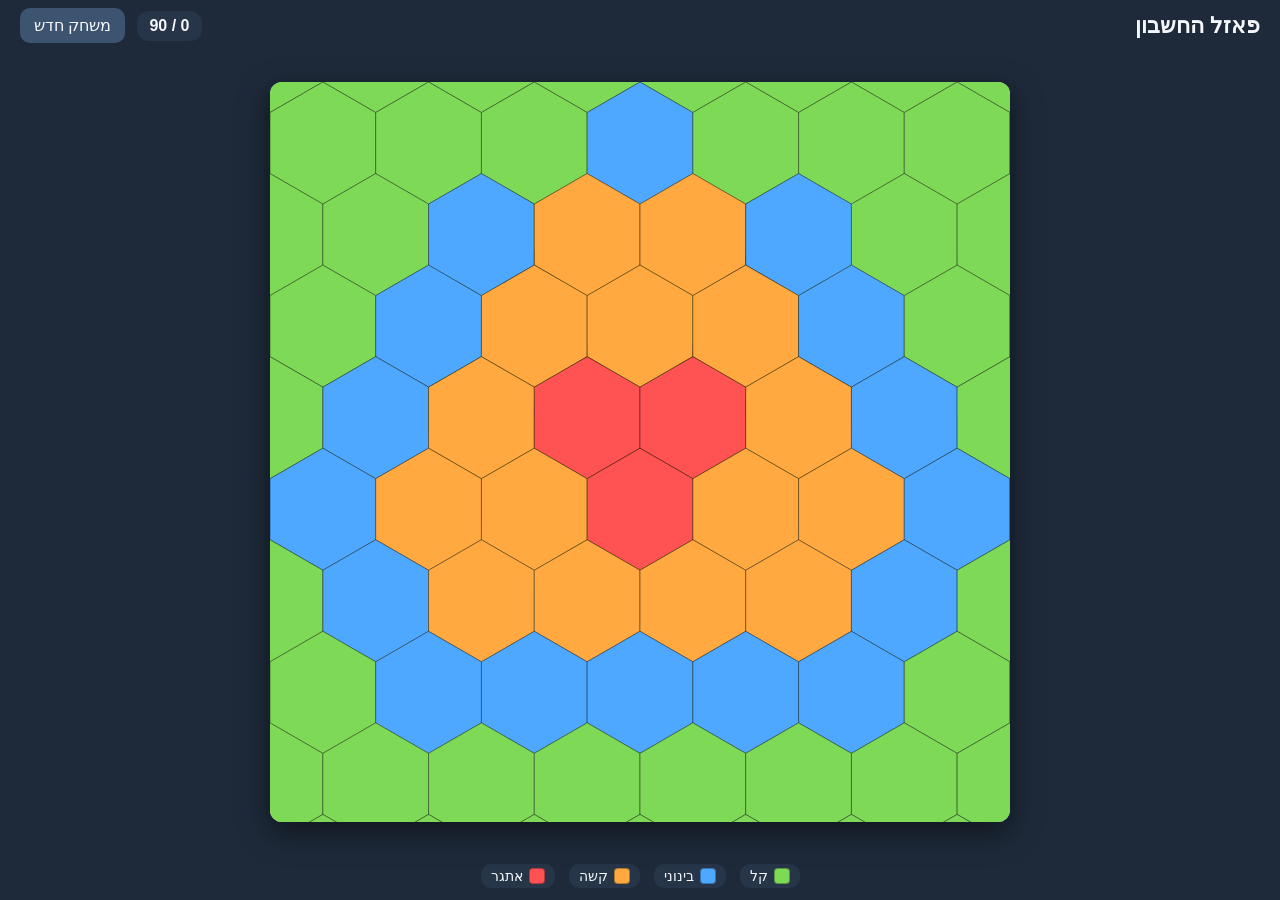
==== index.html @ 41ba331a "Initial commit: math puzzle game for kids - Hebrew UI, RTL, virtual numpad (no keyboard needed) - He" ====
<!DOCTYPE html>
<html lang="he" dir="rtl">
<head>
    <meta charset="UTF-8">
    <meta name="viewport" content="width=device-width, initial-scale=1.0, maximum-scale=1.0, user-scalable=no">
    <title>פאזל החשבון</title>
    <link rel="stylesheet" href="style.css">
</head>
<body>
    <div id="app">
        <header>
            <h1>פאזל החשבון</h1>
            <div class="controls">
                <span id="progress">0 / 0</span>
                <button id="newGameBtn">משחק חדש</button>
            </div>
        </header>

        <div id="board-wrapper">
            <div id="board">
                <img id="puzzleImage" alt="">
                <svg id="hexLayer" xmlns="http://www.w3.org/2000/svg"></svg>
            </div>
        </div>

        <!-- Legend -->
        <div id="legend">
            <div class="legend-item"><span class="swatch level-1"></span>קל</div>
            <div class="legend-item"><span class="swatch level-2"></span>בינוני</div>
            <div class="legend-item"><span class="swatch level-3"></span>קשה</div>
            <div class="legend-item"><span class="swatch level-4"></span>אתגר</div>
        </div>

        <!-- Modal -->
        <div id="modal" class="hidden">
            <div id="modal-card">
                <div id="question"></div>
                <div id="answer-display">?</div>
                <div id="feedback"></div>
                <div id="numpad">
                    <button class="np" data-key="7">7</button>
                    <button class="np" data-key="8">8</button>
                    <button class="np" data-key="9">9</button>
                    <button class="np" data-key="4">4</button>
                    <button class="np" data-key="5">5</button>
                    <button class="np" data-key="6">6</button>
                    <button class="np" data-key="1">1</button>
                    <button class="np" data-key="2">2</button>
                    <button class="np" data-key="3">3</button>
                    <button class="np np-back" data-key="back">⌫</button>
                    <button class="np" data-key="0">0</button>
                    <button class="np np-ok" data-key="ok">✓</button>
                </div>
                <button id="closeBtn">סגור וחזור ללוח</button>
            </div>
        </div>

        <!-- Win screen -->
        <div id="win" class="hidden">
            <div id="win-card">
                <div class="win-emoji">🎉</div>
                <h2>כל הכבוד!</h2>
                <p>גילית את כל התמונה!</p>
                <button id="winNewGameBtn">משחק חדש</button>
            </div>
        </div>
    </div>

    <script src="Images/manifest.js"></script>
    <script src="game.js"></script>
</body>
</html>
---- style.css ----
:root {
    --l1: #7ed957;   /* easy - green */
    --l2: #4ea8ff;   /* blue */
    --l3: #ffa940;   /* orange */
    --l4: #ff5252;   /* hardest - red */
    --bg: #1e2a3a;
    --panel: #263547;
    --text: #f4f7fb;
}

* { box-sizing: border-box; }

html, body {
    margin: 0;
    padding: 0;
    height: 100%;
    background: var(--bg);
    color: var(--text);
    font-family: "Segoe UI", "Arial Hebrew", Arial, sans-serif;
    overflow: hidden;
    -webkit-user-select: none;
    user-select: none;
    touch-action: manipulation;
}

#app {
    height: 100vh;
    display: flex;
    flex-direction: column;
    align-items: center;
    padding: 8px;
    gap: 8px;
}

header {
    width: 100%;
    display: flex;
    align-items: center;
    justify-content: space-between;
    padding: 0 12px;
}

header h1 {
    margin: 0;
    font-size: 22px;
    font-weight: 700;
}

.controls {
    display: flex;
    gap: 12px;
    align-items: center;
}

#progress {
    background: var(--panel);
    padding: 6px 12px;
    border-radius: 12px;
    font-weight: 700;
    font-variant-numeric: tabular-nums;
}

button {
    background: #3d5470;
    color: var(--text);
    border: none;
    border-radius: 10px;
    padding: 8px 14px;
    font-size: 16px;
    cursor: pointer;
    font-family: inherit;
}
button:hover { background: #4a6588; }
button:active { transform: scale(0.97); }

#board-wrapper {
    flex: 1;
    width: 100%;
    display: flex;
    align-items: center;
    justify-content: center;
    min-height: 0;
}

#board {
    position: relative;
    width: min(95vw, calc(100vh - 160px));
    aspect-ratio: 1 / 1;
    background: #000;
    border-radius: 12px;
    overflow: hidden;
    box-shadow: 0 10px 30px rgba(0,0,0,0.5);
}

#puzzleImage {
    position: absolute;
    inset: 0;
    width: 100%;
    height: 100%;
    object-fit: cover;
    display: block;
}

#hexLayer {
    position: absolute;
    inset: 0;
    width: 100%;
    height: 100%;
    display: block;
}

.hex {
    stroke: rgba(0,0,0,0.45);
    stroke-width: 1.2;
    cursor: pointer;
    transition: filter 0.15s, opacity 0.4s, transform 0.4s;
    transform-box: fill-box;
    transform-origin: center;
}
.hex.level-1 { fill: var(--l1); }
.hex.level-2 { fill: var(--l2); }
.hex.level-3 { fill: var(--l3); }
.hex.level-4 { fill: var(--l4); }

.hex:hover { filter: brightness(1.15); }

.hex.removing {
    opacity: 0;
    transform: scale(0.3);
    pointer-events: none;
}

/* Cheat reveal animation: spin + shrink + fade */
.hex.cheat-out {
    animation: cheatOut 0.7s cubic-bezier(0.55, 0, 0.55, 1) forwards;
    pointer-events: none;
}
@keyframes cheatOut {
    0%   { opacity: 1; transform: scale(1) rotate(0deg); }
    60%  { opacity: 1; transform: scale(1.15) rotate(180deg); filter: brightness(1.6); }
    100% { opacity: 0; transform: scale(0) rotate(540deg); filter: brightness(2); }
}

.hex-label {
    fill: rgba(255,255,255,0.9);
    font-weight: 700;
    text-anchor: middle;
    dominant-baseline: central;
    pointer-events: none;
    font-family: inherit;
}

#legend {
    display: flex;
    gap: 14px;
    flex-wrap: wrap;
    justify-content: center;
    padding: 4px 0;
    font-size: 14px;
}
.legend-item {
    display: flex;
    align-items: center;
    gap: 6px;
    background: var(--panel);
    padding: 4px 10px;
    border-radius: 10px;
}
.swatch {
    width: 16px;
    height: 16px;
    border-radius: 4px;
    display: inline-block;
    border: 1px solid rgba(0,0,0,0.3);
}
.swatch.level-1 { background: var(--l1); }
.swatch.level-2 { background: var(--l2); }
.swatch.level-3 { background: var(--l3); }
.swatch.level-4 { background: var(--l4); }

/* Modal */
#modal, #win {
    position: fixed;
    inset: 0;
    background: rgba(0,0,0,0.65);
    display: flex;
    align-items: center;
    justify-content: center;
    z-index: 10;
}
#modal.hidden, #win.hidden { display: none; }

#modal-card, #win-card {
    background: var(--panel);
    padding: 20px 20px 16px;
    border-radius: 16px;
    box-shadow: 0 20px 60px rgba(0,0,0,0.6);
    width: min(360px, 92vw);
    text-align: center;
}

#question {
    font-size: 44px;
    font-weight: 800;
    margin-bottom: 6px;
    font-variant-numeric: tabular-nums;
    direction: ltr;
}

#answer-display {
    background: #0f1a26;
    border-radius: 12px;
    font-size: 40px;
    font-weight: 800;
    padding: 8px 0;
    margin-bottom: 8px;
    min-height: 60px;
    font-variant-numeric: tabular-nums;
    direction: ltr;
}
#answer-display.wrong {
    background: #5a1a1a;
    color: #ffd0d0;
    animation: shake 0.4s;
}
#answer-display.correct {
    background: #1a5a2a;
    color: #d0ffd8;
}

@keyframes shake {
    0%, 100% { transform: translateX(0); }
    20% { transform: translateX(-10px); }
    40% { transform: translateX(10px); }
    60% { transform: translateX(-8px); }
    80% { transform: translateX(8px); }
}

#feedback {
    height: 22px;
    font-size: 15px;
    margin-bottom: 10px;
    color: #ffd0d0;
}
#feedback.ok { color: #b7ffc8; }

#numpad {
    display: grid;
    grid-template-columns: repeat(3, 1fr);
    gap: 8px;
    direction: ltr;
    margin-bottom: 12px;
}
.np {
    font-size: 26px;
    font-weight: 700;
    padding: 14px 0;
    background: #3d5470;
    border-radius: 10px;
    min-height: 56px;
}
.np:hover { background: #4a6588; }
.np-back { background: #6b4a2f; }
.np-back:hover { background: #855c3a; }
.np-ok { background: #2f7d4a; }
.np-ok:hover { background: #3aa15e; }

#closeBtn {
    width: 100%;
    background: #4a3d55;
}
#closeBtn:hover { background: #5c4d6a; }

/* Win */
#win-card { padding: 30px; }
.win-emoji { font-size: 80px; }
#win-card h2 { margin: 8px 0; }
#win-card p { margin: 0 0 16px; }
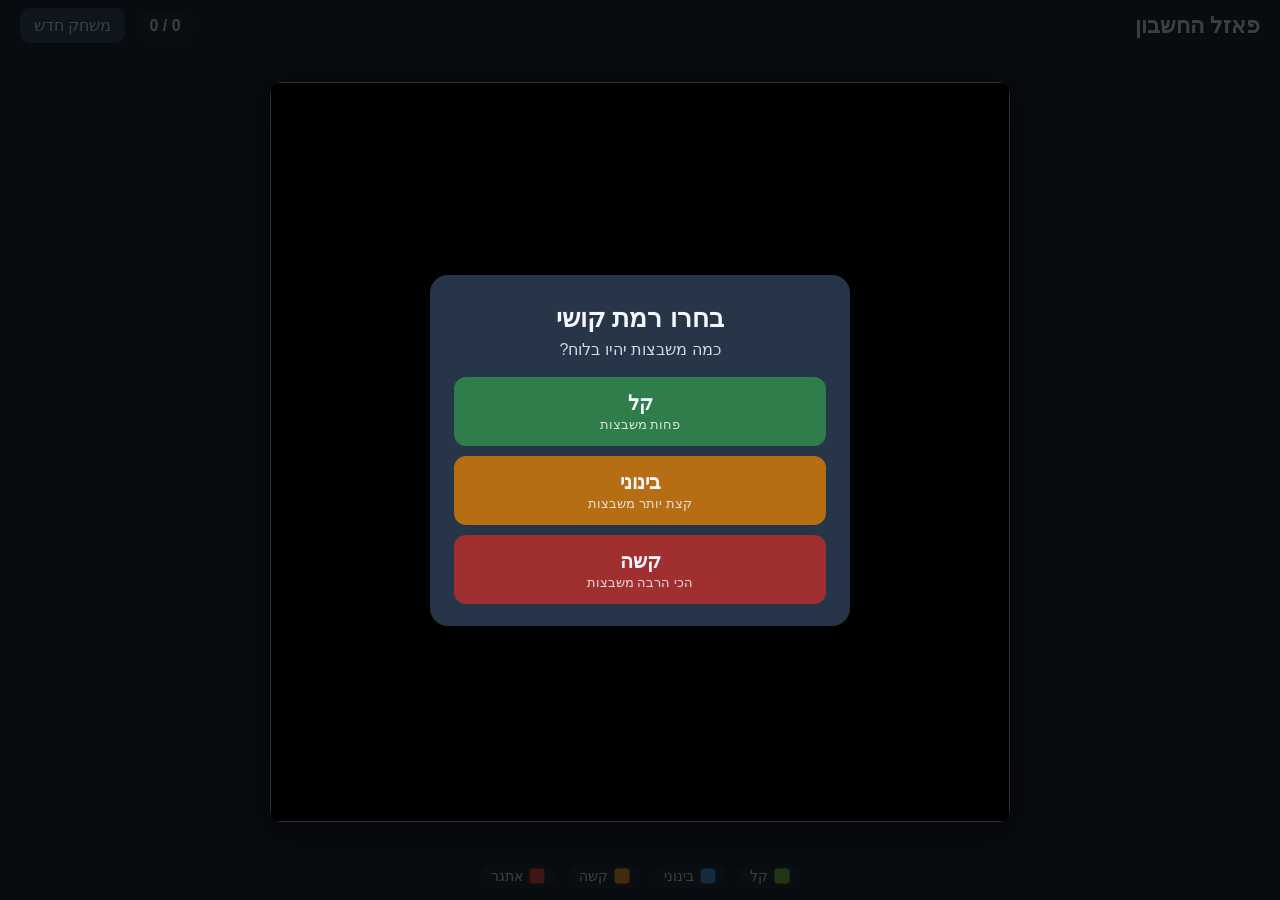
==== commit ffa142b1: "Add difficulty picker + more images - Hebrew difficulty picker shown on start and on New Game:   Eas" ====
--- a/index.html
+++ b/index.html
@@ -64,6 +64,28 @@
                 <button id="winNewGameBtn">משחק חדש</button>
             </div>
         </div>
+
+        <!-- Difficulty picker (shown on start / new game) -->
+        <div id="difficulty">
+            <div id="difficulty-card">
+                <h2>בחרו רמת קושי</h2>
+                <p class="sub">כמה משבצות יהיו בלוח?</p>
+                <div class="diff-buttons">
+                    <button class="diff-btn" data-cols="6">
+                        <span class="diff-title">קל</span>
+                        <span class="diff-desc">פחות משבצות</span>
+                    </button>
+                    <button class="diff-btn" data-cols="7">
+                        <span class="diff-title">בינוני</span>
+                        <span class="diff-desc">קצת יותר משבצות</span>
+                    </button>
+                    <button class="diff-btn" data-cols="8">
+                        <span class="diff-title">קשה</span>
+                        <span class="diff-desc">הכי הרבה משבצות</span>
+                    </button>
+                </div>
+            </div>
+        </div>
     </div>
 
     <script src="Images/manifest.js"></script>
--- a/style.css
+++ b/style.css
@@ -276,3 +276,53 @@
 .win-emoji { font-size: 80px; }
 #win-card h2 { margin: 8px 0; }
 #win-card p { margin: 0 0 16px; }
+
+/* Difficulty picker */
+#difficulty {
+    position: fixed;
+    inset: 0;
+    background: rgba(0,0,0,0.75);
+    display: flex;
+    align-items: center;
+    justify-content: center;
+    z-index: 20;
+}
+#difficulty.hidden { display: none; }
+#difficulty-card {
+    background: var(--panel);
+    padding: 28px 24px 22px;
+    border-radius: 18px;
+    box-shadow: 0 20px 60px rgba(0,0,0,0.6);
+    width: min(420px, 92vw);
+    text-align: center;
+}
+#difficulty-card h2 { margin: 0 0 6px; font-size: 26px; }
+#difficulty-card .sub { margin: 0 0 18px; opacity: 0.85; }
+
+.diff-buttons {
+    display: flex;
+    flex-direction: column;
+    gap: 10px;
+}
+.diff-btn {
+    display: flex;
+    flex-direction: column;
+    align-items: stretch;
+    gap: 2px;
+    padding: 14px 16px;
+    font-size: 20px;
+    font-weight: 800;
+    border-radius: 12px;
+    text-align: center;
+}
+.diff-btn .diff-desc {
+    font-size: 13px;
+    font-weight: 500;
+    opacity: 0.85;
+}
+.diff-btn[data-cols="6"] { background: #2f7d4a; }
+.diff-btn[data-cols="6"]:hover { background: #3aa15e; }
+.diff-btn[data-cols="7"] { background: #b56e14; }
+.diff-btn[data-cols="7"]:hover { background: #d68420; }
+.diff-btn[data-cols="8"] { background: #a03030; }
+.diff-btn[data-cols="8"]:hover { background: #c53c3c; }
